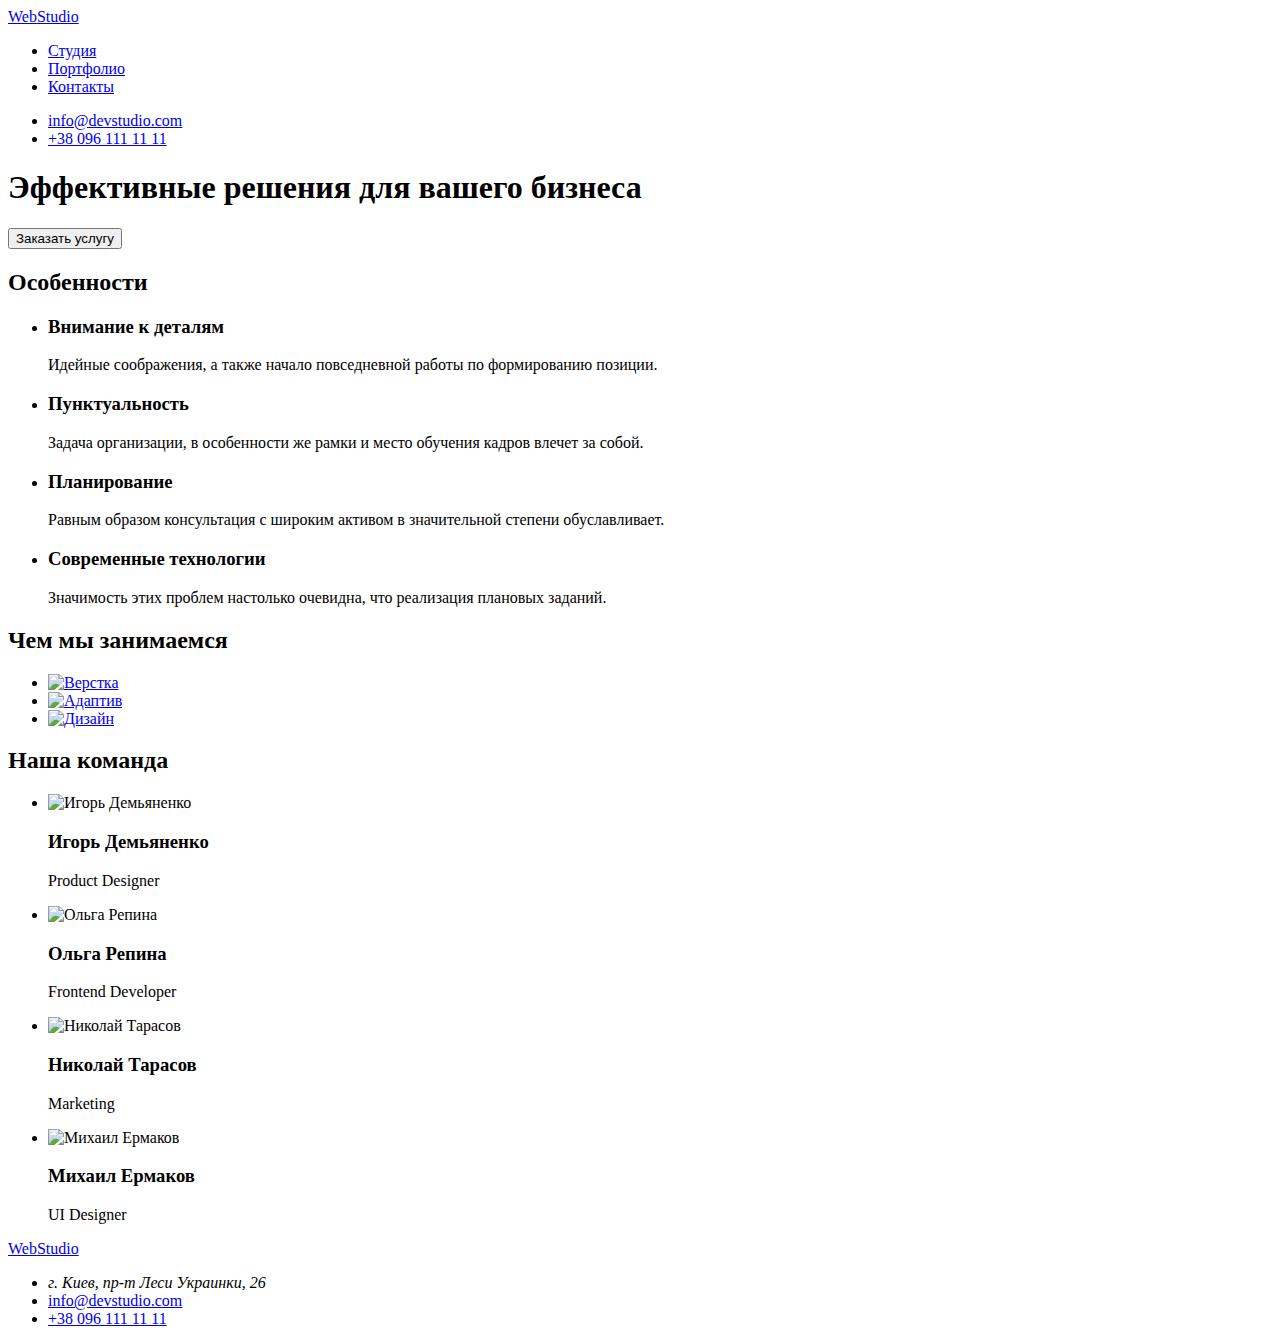
==== index.html @ 13b278cb "Додані файли html" ====
<!DOCTYPE html>
<html lang="ru">
  <head>
    <meta charset="UTF-8" />
    <meta http-equiv="X-UA-Compatible" content="IE=edge" />
    <meta name="viewport" content="width=device-width, initial-scale=1.0" />
    <title>Студия</title>
    <link
      href="https://fonts.googleapis.com/css2?family=Raleway:wght@700&family=Roboto:wght@400;500;700;900&display=swap"
      rel="stylesheet"
    />
    <link rel="stylesheet" href="./css/styles.css" />
  </head>

  <body>
    <header>
      <nav class="header">
        <a href="/" lang="en" class="logo">
          <span class="logo-web">Web</span>Studio</a
        >
        <ul class="nav list">
          <li>
            <a href="./index.html" class="list current">Студия</a>
          </li>
          <li>
            <a href="./portfolio.html" class="list">Портфолио</a>
          </li>
          <li>
            <a href="#" class="list">Контакты</a>
          </li>
        </ul>
      </nav>
      <ul class="auth">
        <li class="auth-list">
          <a href="mailto:info@devstudio.com">info@devstudio.com</a>
        </li>
        <li class="auth-list">
          <a href="tel:+380961111111">+38 096 111 11 11</a>
        </li>
      </ul>
    </header>
    <main>
      <section class="hero">
        <h1>Эффективные решения для вашего бизнеса</h1>
        <button type="button" class="button">Заказать услугу</button>
      </section>

      <section class="features">
        <h2>Особенности</h2>
        <ul class="list">
          <li>
            <h3 class="features-title">Внимание к деталям</h3>
            <p class="features-text">
              Идейные соображения, а также начало повседневной работы по
              формированию позиции.
            </p>
          </li>
          <li>
            <h3 class="features-title">Пунктуальность</h3>
            <p class="features-text">
              Задача организации, в особенности же рамки и место обучения кадров
              влечет за собой.
            </p>
          </li>
          <li>
            <h3 class="features-title">Планирование</h3>
            <p class="features-text">
              Равным образом консультация с широким активом в значительной
              степени обуславливает.
            </p>
          </li>
          <li>
            <h3 class="features-title">Современные технологии</h3>
            <p class="features-text">
              Значимость этих проблем настолько очевидна, что реализация
              плановых заданий.
            </p>
          </li>
        </ul>
      </section>

      <section class="we-do">
        <h2 class="section-title">Чем мы занимаемся</h2>
        <ul class="list">
          <li>
            <a href="#"><img src="images/box1.jpg" alt="Верстка" /> </a>
          </li>
          <li>
            <a href="#"><img src="images/box2.jpg" alt="Адаптив" /> </a>
          </li>
          <li>
            <a href="#"><img src="images/box3.jpg" alt="Дизайн" /> </a>
          </li>
        </ul>
      </section>

      <section class="team">
        <h2 class="section-title">Наша команда</h2>
        <ul class="list">
          <li>
            <img src="images/img1.jpg" alt="Игорь Демьяненко" />
            <h3>Игорь Демьяненко</h3>
            <p lang="en">Product Designer</p>
          </li>
          <li>
            <img src="images/img2.jpg" alt="Ольга Репина" />
            <h3>Ольга Репина</h3>
            <p lang="en">Frontend Developer</p>
          </li>
          <li>
            <img src="images/img3.jpg" alt="Николай Тарасов" />
            <h3>Николай Тарасов</h3>
            <p lang="en">Marketing</p>
          </li>
          <li>
            <img src="images/img4.jpg" alt="Михаил Ермаков" />
            <h3>Михаил Ермаков</h3>
            <p lang="en">UI Designer</p>
          </li>
        </ul>
      </section>
    </main>
    <footer class="footer">
      <a href="/" lang="en" class="logo">
        <span class="logo-web">Web</span>Studio</a
      >
      <ul class="list">
        <li>
          <address class="address">г. Киев, пр-т Леси Украинки, 26</address>
        </li>
        <li>
          <a href="mailto:info@devstudio.com">info@devstudio.com</a>
        </li>
        <li>
          <a href="tel:+380961111111">+38 096 111 11 11</a>
        </li>
      </ul>
    </footer>
  </body>
</html>
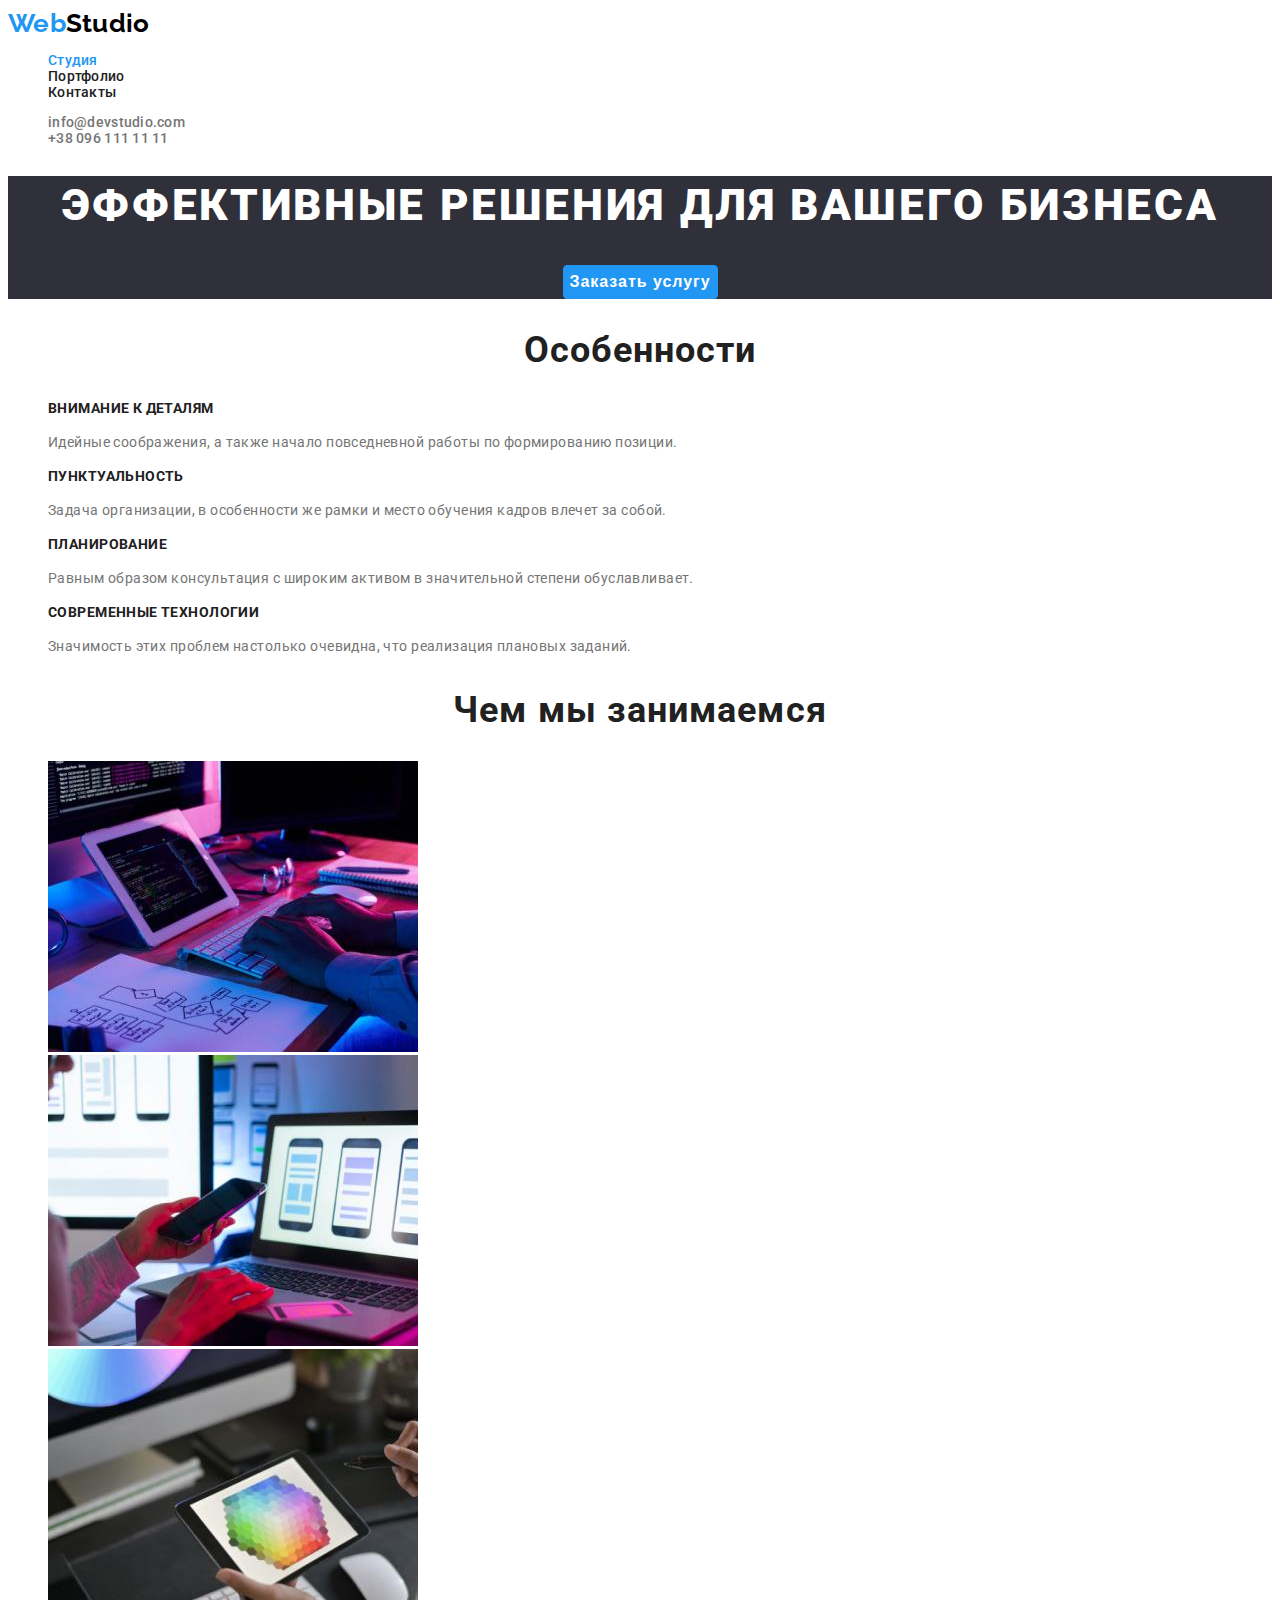
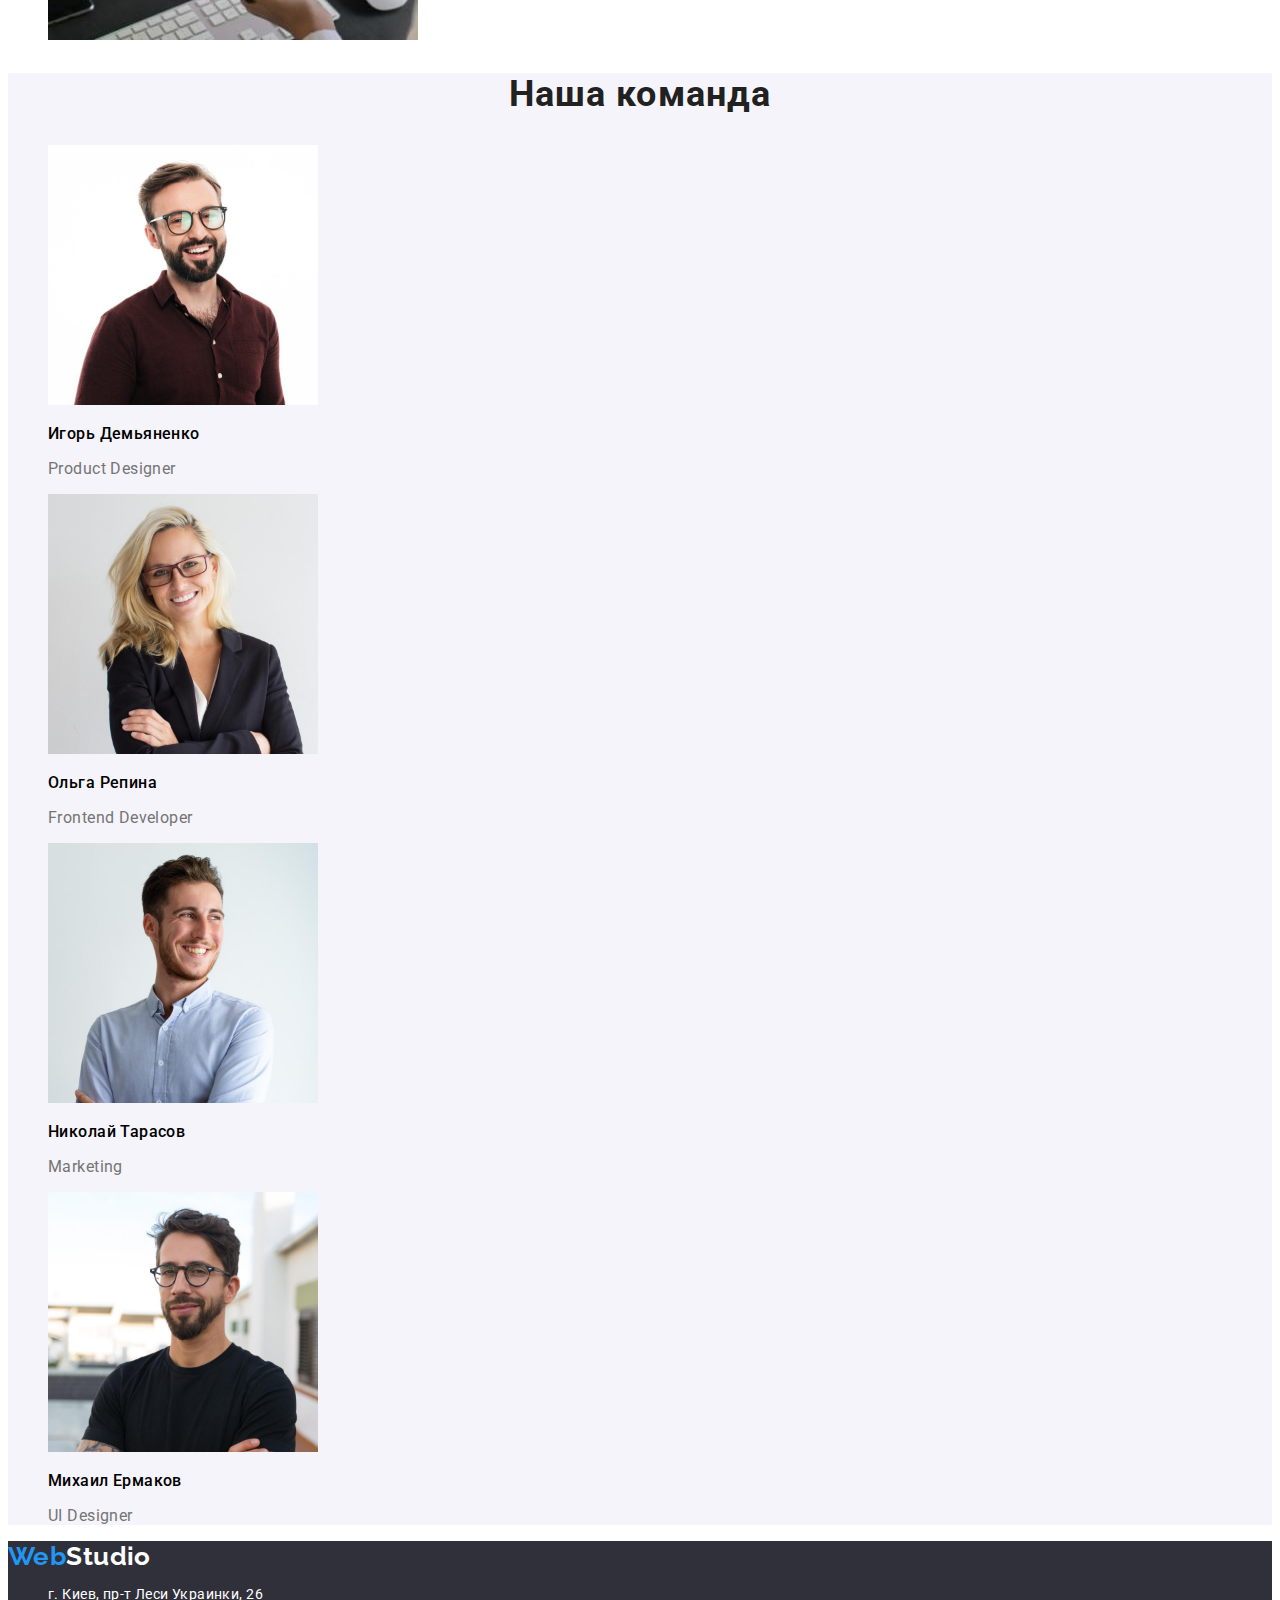
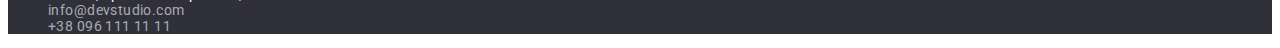
==== commit 8a80f27b: "Поправлені помилки" ====
--- a/index.html
+++ b/index.html
@@ -46,7 +46,7 @@
       </section>
 
       <section class="features">
-        <h2>Особенности</h2>
+        <h2 class="section-title">Особенности</h2>
         <ul class="list">
           <li>
             <h3 class="features-title">Внимание к деталям</h3>
--- a/css/styles.css
+++ b/css/styles.css
@@ -0,0 +1,210 @@
+:root {
+  --primary-text-color: #212121;
+  --title-text-color: #757575;
+  --accent-color: #2196f3;
+  --noactive-button: #f5f4fa;
+  --accent-white-color: #ffffff;
+}
+body {
+  background-color: var(--primary-bg-color);
+  font-family: Roboto, sans-serif;
+  font-size: 14px;
+  letter-spacing: 0.03em;
+}
+
+.list {
+  list-style: none; /*для всех, у кого есть class="list"*/
+}
+
+/*header*/
+.logo {
+  color: #000000;
+  font-family: Raleway, sans-serif;
+  font-weight: 700;
+  font-size: 26px;
+  line-height: 1.19;
+}
+.logo-web {
+  color: var(--accent-color);
+}
+header {
+  font-weight: 500;
+  font-size: 14px;
+  line-height: 1.14;
+  letter-spacing: 0.02em;
+}
+.header a {
+  text-decoration: none;
+}
+.nav.list a {
+  color: var(--primary-text-color);
+}
+.nav a:hover,
+.nav a:focus {
+  color: var(--accent-color);
+}
+
+.nav .list.current {
+  color: var(--accent-color);
+  background-color: var(--accent-white-color);
+}
+.auth-list {
+  list-style: none;
+}
+.auth-list a {
+  text-decoration: none;
+  color: var(--title-text-color);
+}
+.auth a:hover,
+.auth a:focus {
+  color: var(--accent-color);
+}
+
+/*main for first page*/
+
+/*hero*/
+.hero {
+  text-align: center;
+  color: var(--accent-white-color);
+  background-color: #2f303a;
+}
+.hero h1 {
+  font-weight: 900;
+  font-size: 44px;
+  line-height: 1.36;
+  letter-spacing: 0.06em;
+  text-transform: uppercase;
+}
+.hero .button {
+  background-color: var(--accent-color);
+  color: var(--accent-white-color);
+  border: 1px solid var(--accent-color);
+  border-radius: 4px;
+  font-weight: 700;
+  font-size: 16px;
+  line-height: 1.87;
+  /* align-items: center;*/
+  letter-spacing: 0.06em;
+}
+.hero .button:hover, /*є тінь під кнопкою*/
+.hero .button:focus {
+  background-color: #188ce8;
+  cursor: pointer;
+}
+/*main*/
+.section-title {
+  font-weight: 700;
+  font-size: 36px;
+  line-height: 1.17;
+  text-align: center;
+  letter-spacing: 0.03em;
+  color: var(--primary-text-color);
+}
+/*features*/
+
+.features-title {
+  color: var(--primary-text-color);
+  font-size: 14px;
+  font-weight: 700;
+  line-height: 1.14;
+  text-transform: uppercase;
+}
+.features-text {
+  line-height: 1.71;
+  font-size: 14px;
+  color: var(--title-text-color);
+}
+
+/*we-do*/
+
+.we-do img {
+  width: 370px;
+}
+/*team*/
+.team {
+  background-color: #f5f4fa;
+}
+
+.team img {
+  width: 270px;
+}
+.team h3 {
+  font-weight: 500;
+  font-size: 16px;
+  line-height: 1.19;
+  /*text-align: center;*/
+}
+
+.team p {
+  font-weight: 400;
+  font-size: 16px;
+  line-height: 1.19;
+  /*text-align: center;*/
+}
+.team p {
+  color: var(--title-text-color);
+}
+
+/* for second page*/
+
+.portfolio button {
+  font-family: inherit;
+  font-weight: 500;
+  font-size: 16px;
+  line-height: 1.62;
+  letter-spacing: 0.03em;
+  list-style: none;
+  cursor: pointer;
+  background-color: var(--noactive-button);
+  color: var(--primary-text-color);
+  text-decoration: none;
+  border-radius: 4px;
+  border: none;
+}
+.portfolio button:hover,
+.portfolio button:focus {
+  background-color: var(--accent-color);
+  color: var(--accent-white-color);
+
+  /*text-shadow: ;*/
+}
+.portfolio.list a {
+  text-decoration: none;
+}
+.portfolio img {
+  width: 370px;
+}
+.portfolio.list h2 {
+  color: var(--primary-text-color);
+  font-weight: 700;
+  font-size: 18px;
+  line-height: 2;
+  letter-spacing: 0.06em;
+}
+.portfolio.list p {
+  color: var(--title-text-color);
+  font-size: 16px;
+  line-height: 1.88;
+}
+
+/*footer*/
+.footer {
+  background-color: #2f303a;
+}
+.footer .logo {
+  color: var(--accent-white-color);
+  text-decoration: none;
+}
+.address {
+  font-style: normal;
+  text-decoration: none;
+  color: var(--accent-white-color);
+}
+.list a {
+  text-decoration: none;
+  color: rgba(255, 255, 255, 0.6);
+}
+.footer a:hover,
+.footer a:focus {
+  color: var(--accent-color);
+}
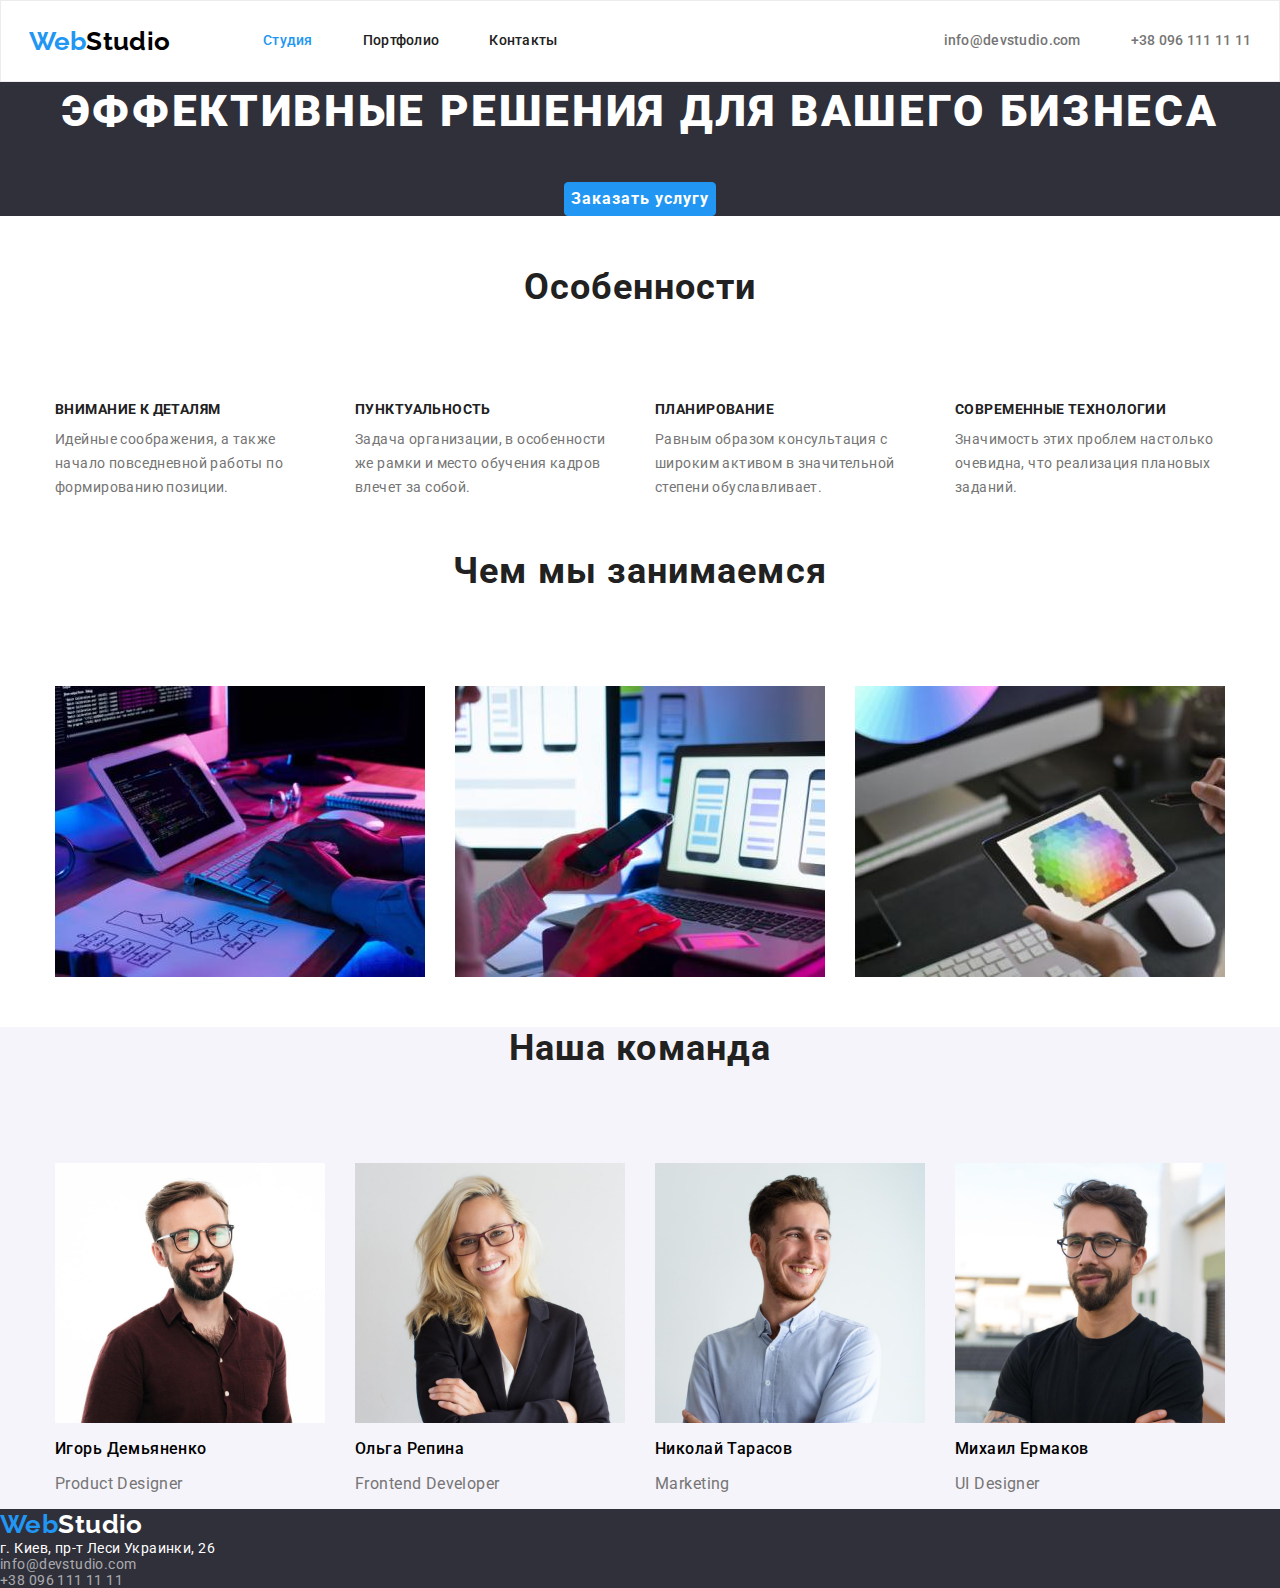
==== commit 6a0d00ef: "Внесені зміни для ДЗ № 3" ====
--- a/index.html
+++ b/index.html
@@ -9,6 +9,10 @@
       href="https://fonts.googleapis.com/css2?family=Raleway:wght@700&family=Roboto:wght@400;500;700;900&display=swap"
       rel="stylesheet"
     />
+    <link
+      rel="stylesheet"
+      href="https://cdnjs.cloudflare.com/ajax/libs/modern-normalize/1.0.0/modern-normalize.min.css"
+    />
     <link rel="stylesheet" href="./css/styles.css" />
   </head>
 
@@ -19,23 +23,25 @@
           <span class="logo-web">Web</span>Studio</a
         >
         <ul class="nav list">
-          <li>
+          <li class="item">
             <a href="./index.html" class="list current">Студия</a>
           </li>
-          <li>
+          <li class="item">
             <a href="./portfolio.html" class="list">Портфолио</a>
           </li>
-          <li>
+          <li class="item">
             <a href="#" class="list">Контакты</a>
           </li>
         </ul>
       </nav>
       <ul class="auth">
-        <li class="auth-list">
-          <a href="mailto:info@devstudio.com">info@devstudio.com</a>
+        <li class="auth-nav">
+          <a href="mailto:info@devstudio.com" class="link"
+            >info@devstudio.com</a
+          >
         </li>
-        <li class="auth-list">
-          <a href="tel:+380961111111">+38 096 111 11 11</a>
+        <li class="auth-nav">
+          <a href="tel:+380961111111" class="link">+38 096 111 11 11</a>
         </li>
       </ul>
     </header>
@@ -46,78 +52,84 @@
       </section>
 
       <section class="features">
-        <h2 class="section-title">Особенности</h2>
-        <ul class="list">
-          <li>
-            <h3 class="features-title">Внимание к деталям</h3>
-            <p class="features-text">
-              Идейные соображения, а также начало повседневной работы по
-              формированию позиции.
-            </p>
-          </li>
-          <li>
-            <h3 class="features-title">Пунктуальность</h3>
-            <p class="features-text">
-              Задача организации, в особенности же рамки и место обучения кадров
-              влечет за собой.
-            </p>
-          </li>
-          <li>
-            <h3 class="features-title">Планирование</h3>
-            <p class="features-text">
-              Равным образом консультация с широким активом в значительной
-              степени обуславливает.
-            </p>
-          </li>
-          <li>
-            <h3 class="features-title">Современные технологии</h3>
-            <p class="features-text">
-              Значимость этих проблем настолько очевидна, что реализация
-              плановых заданий.
-            </p>
-          </li>
-        </ul>
+        <div class="container">
+          <h2 class="section-title">Особенности</h2>
+          <ul class="list">
+            <li class="features-item">
+              <h3 class="features-title">Внимание к деталям</h3>
+              <p class="features-text">
+                Идейные соображения, а также начало повседневной работы по
+                формированию позиции.
+              </p>
+            </li>
+            <li class="features-item">
+              <h3 class="features-title">Пунктуальность</h3>
+              <p class="features-text">
+                Задача организации, в особенности же рамки и место обучения
+                кадров влечет за собой.
+              </p>
+            </li>
+            <li class="features-item">
+              <h3 class="features-title">Планирование</h3>
+              <p class="features-text">
+                Равным образом консультация с широким активом в значительной
+                степени обуславливает.
+              </p>
+            </li>
+            <li class="features-item">
+              <h3 class="features-title">Современные технологии</h3>
+              <p class="features-text">
+                Значимость этих проблем настолько очевидна, что реализация
+                плановых заданий.
+              </p>
+            </li>
+          </ul>
+        </div>
       </section>
 
       <section class="we-do">
         <h2 class="section-title">Чем мы занимаемся</h2>
-        <ul class="list">
-          <li>
-            <a href="#"><img src="images/box1.jpg" alt="Верстка" /> </a>
-          </li>
-          <li>
-            <a href="#"><img src="images/box2.jpg" alt="Адаптив" /> </a>
-          </li>
-          <li>
-            <a href="#"><img src="images/box3.jpg" alt="Дизайн" /> </a>
-          </li>
-        </ul>
+        <div class="container">
+          <ul class="list">
+            <li class="we-do-item">
+              <a href="#"><img src="images/box1.jpg" alt="Верстка" /> </a>
+            </li>
+            <li class="we-do-item">
+              <a href="#"><img src="images/box2.jpg" alt="Адаптив" /> </a>
+            </li>
+            <li class="we-do-item">
+              <a href="#"><img src="images/box3.jpg" alt="Дизайн" /> </a>
+            </li>
+          </ul>
+        </div>
       </section>
 
       <section class="team">
         <h2 class="section-title">Наша команда</h2>
-        <ul class="list">
-          <li>
-            <img src="images/img1.jpg" alt="Игорь Демьяненко" />
-            <h3>Игорь Демьяненко</h3>
-            <p lang="en">Product Designer</p>
-          </li>
-          <li>
-            <img src="images/img2.jpg" alt="Ольга Репина" />
-            <h3>Ольга Репина</h3>
-            <p lang="en">Frontend Developer</p>
-          </li>
-          <li>
-            <img src="images/img3.jpg" alt="Николай Тарасов" />
-            <h3>Николай Тарасов</h3>
-            <p lang="en">Marketing</p>
-          </li>
-          <li>
-            <img src="images/img4.jpg" alt="Михаил Ермаков" />
-            <h3>Михаил Ермаков</h3>
-            <p lang="en">UI Designer</p>
-          </li>
-        </ul>
+        <div class="container">
+          <ul class="list">
+            <li class="team-item">
+              <img src="images/img1.jpg" alt="Игорь Демьяненко" />
+              <h3>Игорь Демьяненко</h3>
+              <p lang="en">Product Designer</p>
+            </li>
+            <li class="team-item">
+              <img src="images/img2.jpg" alt="Ольга Репина" />
+              <h3>Ольга Репина</h3>
+              <p lang="en">Frontend Developer</p>
+            </li>
+            <li class="team-item">
+              <img src="images/img3.jpg" alt="Николай Тарасов" />
+              <h3>Николай Тарасов</h3>
+              <p lang="en">Marketing</p>
+            </li>
+            <li class="team-item">
+              <img src="images/img4.jpg" alt="Михаил Ермаков" />
+              <h3>Михаил Ермаков</h3>
+              <p lang="en">UI Designer</p>
+            </li>
+          </ul>
+        </div>
       </section>
     </main>
     <footer class="footer">
--- a/css/styles.css
+++ b/css/styles.css
@@ -6,6 +6,7 @@
   --accent-white-color: #ffffff;
 }
 body {
+  margin: 0;
   background-color: var(--primary-bg-color);
   font-family: Roboto, sans-serif;
   font-size: 14px;
@@ -13,28 +14,62 @@
 }
 
 .list {
+  padding: 0; /*то само додала для .auth*/
+  margin: 0; /*то само додала для .auth*/
   list-style: none; /*для всех, у кого есть class="list"*/
 }
+.list img {
+  display: block;
+}
 
 /*header*/
-.logo {
-  color: #000000;
-  font-family: Raleway, sans-serif;
-  font-weight: 700;
-  font-size: 26px;
-  line-height: 1.19;
-}
-.logo-web {
-  color: var(--accent-color);
-}
 header {
   font-weight: 500;
   font-size: 14px;
   line-height: 1.14;
   letter-spacing: 0.02em;
-}
+
+  display: flex;
+  justify-content: space-around;
+  align-items: center;
+
+  border: 1px solid #ececec;
+}
+.logo {
+  color: #000000;
+  font-family: Raleway, sans-serif;
+  font-weight: 700;
+  font-size: 26px;
+  line-height: 1.19;
+
+  margin-left: auto;
+}
+.logo-web {
+  color: var(--accent-color);
+}
+.header {
+  display: flex;
+  align-items: center;
+}
+.nav {
+  display: flex;
+  margin-left: 93px;
+}
+.nav .item {
+  margin-right: 50px;
+}
+.nav .item:last-child {
+  margin-right: 0;
+}
+
 .header a {
   text-decoration: none;
+}
+.nav .list {
+  /* не працює */
+  display: block;
+  padding-top: 32px;
+  padding-bottom: 32px;
 }
 .nav.list a {
   color: var(--primary-text-color);
@@ -43,20 +78,31 @@
 .nav a:focus {
   color: var(--accent-color);
 }
-
 .nav .list.current {
   color: var(--accent-color);
   background-color: var(--accent-white-color);
 }
-.auth-list {
+
+.auth {
+  padding: 0;
+  margin-left: 331px;
+  display: flex;
+}
+
+.auth-nav {
+  padding: 0;
+  margin: 0;
   list-style: none;
 }
-.auth-list a {
+.auth-nav .link {
   text-decoration: none;
   color: var(--title-text-color);
 }
-.auth a:hover,
-.auth a:focus {
+.auth .auth-nav + .auth-nav {
+  margin-left: 50px;
+}
+.auth .link:hover,
+.auth .link:focus {
   color: var(--accent-color);
 }
 
@@ -69,6 +115,8 @@
   background-color: #2f303a;
 }
 .hero h1 {
+  margin-top: 0;
+  margin-bottom: 40px; /*не можу точно визначити відступи*/
   font-weight: 900;
   font-size: 44px;
   line-height: 1.36;
@@ -92,7 +140,21 @@
   cursor: pointer;
 }
 /*main*/
+/*features*/
+.features .we-do .team {
+  padding-top: 94px;
+  padding-bottom: 94px;
+}
+.features {
+  flex-wrap: wrap;
+  padding-left: 15px;
+  padding-right: 15px;
+  margin-left: auto;
+  margin-right: auto;
+}
 .section-title {
+  margin-top: 50px; /* питання?*/
+  margin-bottom: 94px; /*питання?*/
   font-weight: 700;
   font-size: 36px;
   line-height: 1.17;
@@ -100,9 +162,32 @@
   letter-spacing: 0.03em;
   color: var(--primary-text-color);
 }
-/*features*/
-
+.container {
+  width: 1200px;
+  padding-left: 15px;
+  padding-right: 15px;
+  margin-left: auto;
+  margin-right: auto;
+}
+/*флекс-контейнер для всіх трьох розділів*/
+.container .list {
+  display: flex;
+  flex-wrap: wrap;
+}
+
+.features-item {
+  width: 270px;
+  margin-right: 30px;
+}
+.features-item:nth-child(4n) {
+  margin-right: 0;
+}
+.features-item:nth-last-child(-n + 4) {
+  margin-bottom: 0;
+}
 .features-title {
+  margin-top: 0;
+  margin-bottom: 10px;
   color: var(--primary-text-color);
   font-size: 14px;
   font-weight: 700;
@@ -110,21 +195,42 @@
   text-transform: uppercase;
 }
 .features-text {
+  margin-top: 0;
+  margin-bottom: 0;
   line-height: 1.71;
   font-size: 14px;
   color: var(--title-text-color);
 }
 
 /*we-do*/
-
+.we-do-item {
+  width: 370px;
+  margin-right: 30px;
+}
+.we-do-item:nth-child(3n) {
+  margin-right: 0;
+}
+.we-do-item:nth-last-child(-n + 4) {
+  margin-bottom: 0;
+}
 .we-do img {
   width: 370px;
 }
+
 /*team*/
 .team {
   background-color: #f5f4fa;
 }
-
+.team-item {
+  width: 270px;
+  margin-right: 30px;
+}
+.team-item:nth-child(4n) {
+  margin-right: 0;
+}
+.team-item:nth-last-child(-n + 4) {
+  margin-bottom: 0;
+}
 .team img {
   width: 270px;
 }
@@ -132,22 +238,38 @@
   font-weight: 500;
   font-size: 16px;
   line-height: 1.19;
-  /*text-align: center;*/
 }
 
 .team p {
   font-weight: 400;
   font-size: 16px;
   line-height: 1.19;
-  /*text-align: center;*/
 }
 .team p {
   color: var(--title-text-color);
 }
 
 /* for second page*/
-
-.portfolio button {
+.main-container {
+  margin-top: 94px;
+  margin-bottom: 94px;
+}
+.project {
+  width: 1200px;
+  padding-left: 15px;
+  padding-right: 15px;
+  margin-left: auto;
+  margin-right: auto;
+}
+
+.portfolio-button {
+  display: flex;
+  flex-wrap: wrap;
+  justify-content: center;
+  margin-bottom: 34px;
+}
+
+.project button {
   font-family: inherit;
   font-weight: 500;
   font-size: 16px;
@@ -160,19 +282,36 @@
   text-decoration: none;
   border-radius: 4px;
   border: none;
-}
-.portfolio button:hover,
-.portfolio button:focus {
+  margin-right: 8px;
+  padding: 6px 22px;
+}
+.project button:hover,
+.project button:focus {
   background-color: var(--accent-color);
   color: var(--accent-white-color);
-
   /*text-shadow: ;*/
 }
+
+.portfolio.list {
+  display: flex;
+  flex-wrap: wrap;
+}
+.portfolio.list li {
+  width: calc((100% - 60px) / 3);
+  margin-right: 30px;
+  margin-bottom: 30px;
+}
+.portfolio.list li:nth-child(3n) {
+  margin-right: 0;
+}
+.portfolio.list li:nth-last-child(-n + 3) {
+  margin-bottom: 0;
+}
 .portfolio.list a {
   text-decoration: none;
 }
-.portfolio img {
-  width: 370px;
+.item-text {
+  margin: 20px 24px;
 }
 .portfolio.list h2 {
   color: var(--primary-text-color);
@@ -186,7 +325,9 @@
   font-size: 16px;
   line-height: 1.88;
 }
-
+.portfolio-item {
+  border: 1px solid #eeeeee;
+}
 /*footer*/
 .footer {
   background-color: #2f303a;
